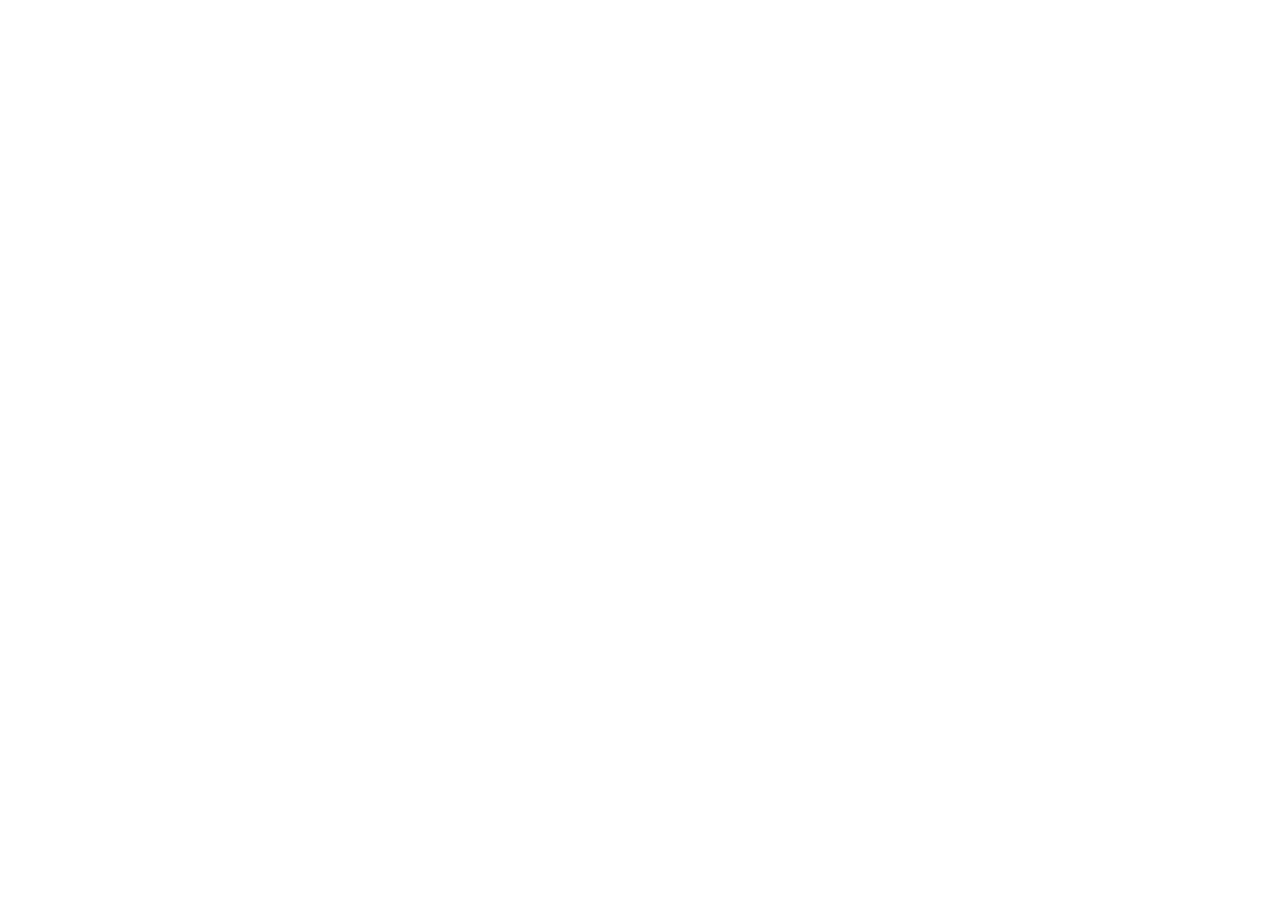
==== app/index.html @ 8e503474 "Estruturação do Projeto" ====
<!DOCTYPE html>
<html lang="pt-br">
    <head>
        <meta charset="UTF-8">
        <meta name="viewport" content="width=device-width, initial-scale=1.0">
        <title>Portfólio - João Pedro Alexandrino Brasil</title>
        <link rel="icon" type="image/png" href="../assets/favicon.ico"/>
    </head>
    <header>
        
    </header>
    <body>

    </body>
</html>
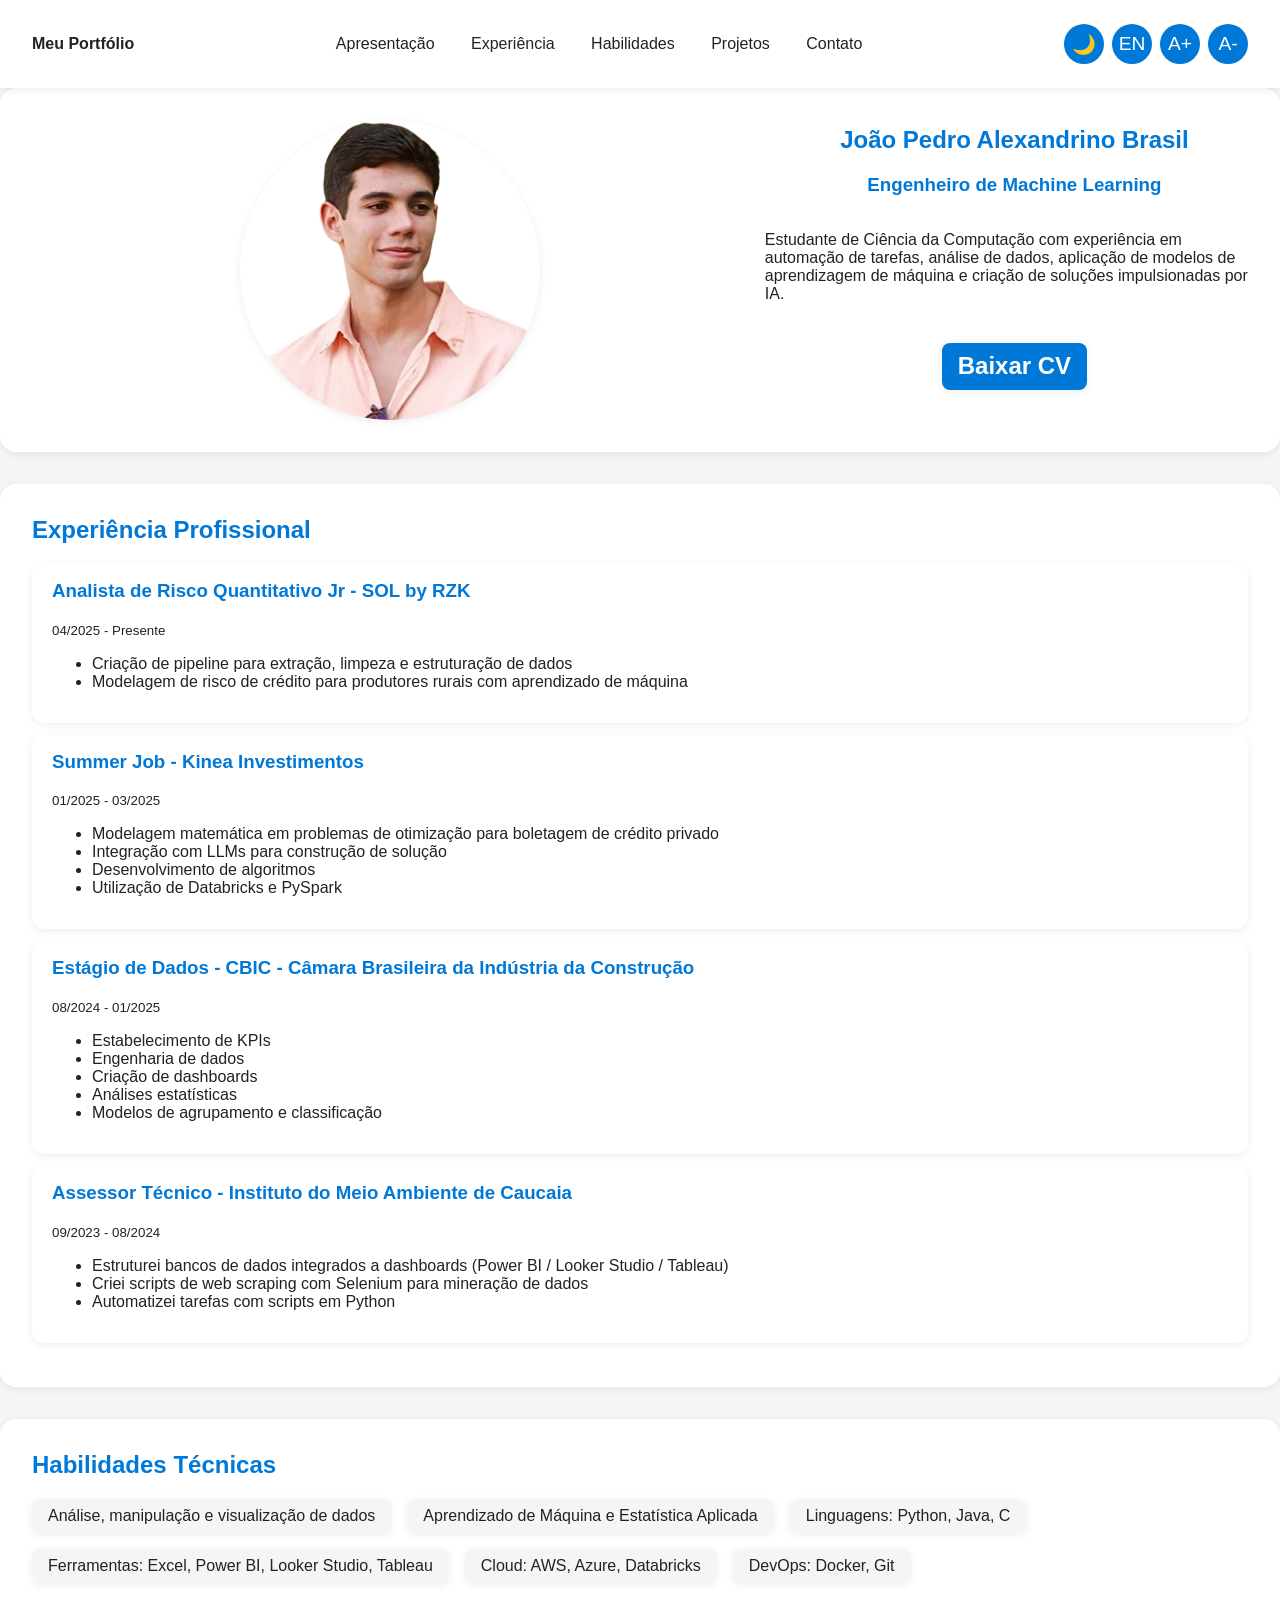
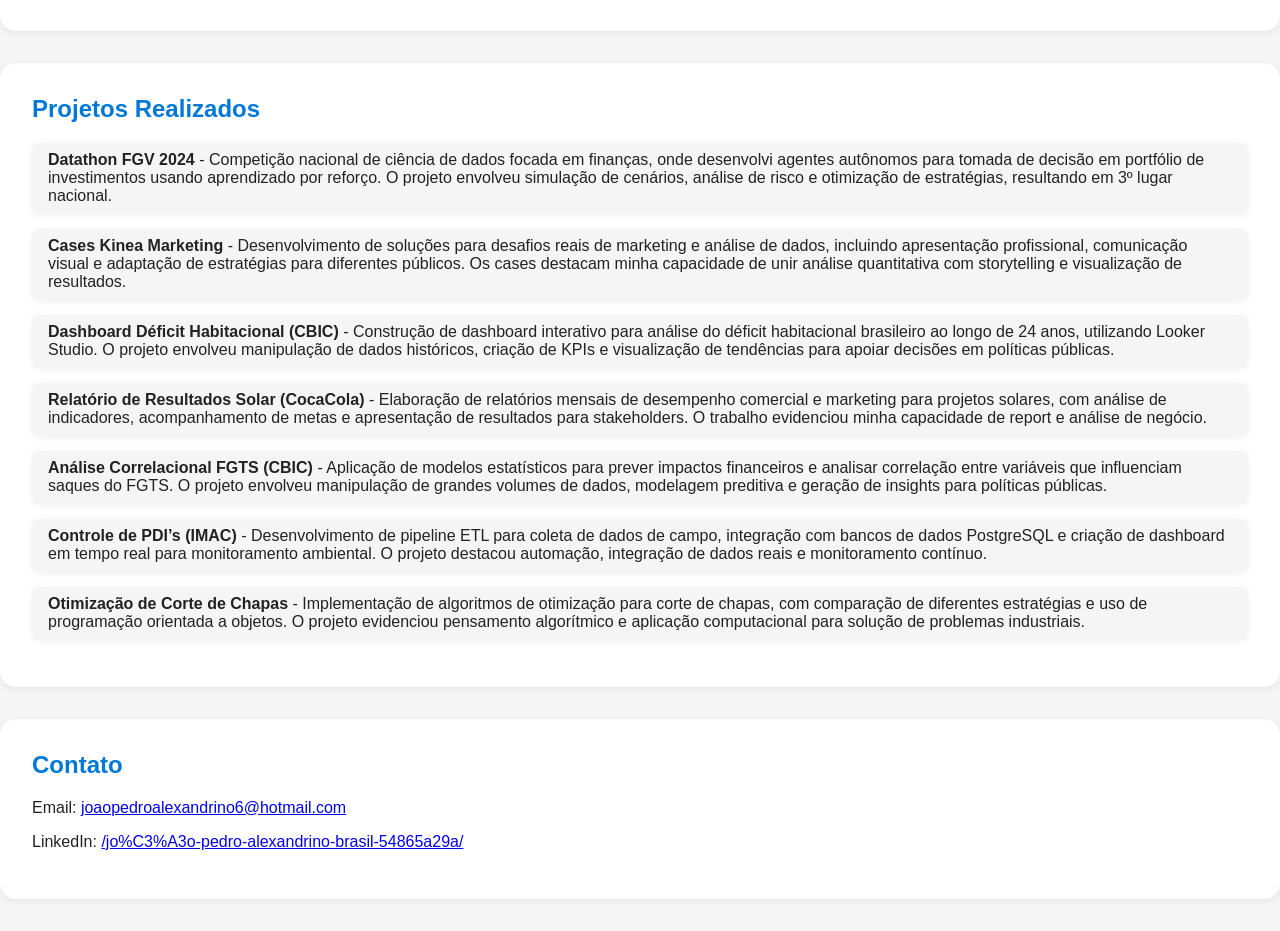
==== commit dc56d175: "." ====
--- a/app/index.html
+++ b/app/index.html
@@ -3,13 +3,59 @@
     <head>
         <meta charset="UTF-8">
         <meta name="viewport" content="width=device-width, initial-scale=1.0">
-        <title>Portfólio - João Pedro Alexandrino Brasil</title>
+        <title>Portfólio Profissional</title>
         <link rel="icon" type="image/png" href="../assets/favicon.ico"/>
+        <link rel="stylesheet" href="css/style.css">
     </head>
-    <header>
-        
-    </header>
     <body>
-
+        <header>
+            <div><strong data-i18n="header-title">Meu Portfólio</strong></div>
+            <nav>
+                <a href="#apresentacao" data-i18n="nav-apresentacao">Apresentação</a>
+                <a href="#experiencia" data-i18n="nav-experiencia">Experiência</a>
+                <a href="#habilidades" data-i18n="nav-habilidades">Habilidades</a>
+                <a href="#projetos" data-i18n="nav-projetos">Projetos</a>
+                <a href="#contato" data-i18n="nav-contato">Contato</a>
+            </nav>
+            <div style="display: flex; gap: 0.5rem; align-items: center;">
+                <button class="theme-toggle" id="toggle-theme" title="Alternar tema">🌙</button>
+                <button class="theme-toggle" id="toggle-lang" title="Switch language">EN</button>
+                <button class="theme-toggle" id="font-plus" title="Aumentar fonte" aria-label="Aumentar fonte">A+</button>
+                <button class="theme-toggle" id="font-minus" title="Reduzir fonte" aria-label="Reduzir fonte">A-</button>
+            </div>
+        </header>
+        <main>
+            <section id="apresentacao">
+                <div id="apresentacao-imagem">
+                    <img src="assets/perfil.png" alt="Foto de Perfil" width="300" height="300">
+                </div>
+                <div id="apresentacao-texto">
+                    <h1 id="profile-name">[Seu Nome]</h1>
+                    <h3 id="profile-title">Seu cargo</h3>
+                    <p id="profile-summary">Seu resumo profissional aparecerá aqui.</p>
+                    <p>
+                        <a id="cv-download" style="color:white" class="btn" href="assets/cv.pdf" download data-i18n="cv-download">Baixar CV</a>
+                    </p>
+                </div>
+            </section>
+            <section id="experiencia">
+                <h2 data-i18n="experiencia-titulo">Experiência Profissional</h2>
+                <div id="experience-list"></div>
+            </section>
+            <section id="habilidades">
+                <h2 data-i18n="habilidades-titulo">Habilidades Técnicas</h2>
+                <ul id="skills-list" class="skills-list"></ul>
+            </section>
+            <section id="projetos">
+                <h2 data-i18n="projetos-titulo">Projetos Realizados</h2>
+                <ul id="projects-list" class="projects-list"></ul>
+            </section>
+            <section id="contato">
+                <h2 data-i18n="contato-titulo">Contato</h2>
+                <p>Email: <a id="contact-email" href="#">email@example.com</a></p>
+                <p>LinkedIn: <a id="contact-linkedin" href="#" target="_blank">/usuario</a></p>
+            </section>
+        </main>
+        <script src="js/main.js"></script>
     </body>
 </html>
--- a/app/css/style.css
+++ b/app/css/style.css
@@ -0,0 +1,171 @@
+/* Estilos principais do portfólio */
+:root {
+    --bg: #f5f5f5;
+    --text: #222;
+    --accent: #0078d7;
+    --card: #fff;
+    --shadow: 0 2px 8px rgba(0,0,0,0.07);
+    --transition: 0.3s cubic-bezier(.4,0,.2,1);
+}
+body.dark-mode {
+    --bg: #181a1b;
+    --text: #f5f5f5;
+    --accent: #00bfff;
+    --card: #23272a;
+    --shadow: 0 2px 16px rgba(0,0,0,0.25);
+}
+html {
+    scroll-behavior: smooth;
+}
+body {
+    margin: 0;
+    font-family: 'Segoe UI', Arial, sans-serif;
+    background: var(--bg);
+    color: var(--text);
+    transition: background var(--transition), color var(--transition);
+}
+header {
+    display: flex;
+    justify-content: space-between;
+    align-items: center;
+    padding: 1.5rem 2rem;
+    background: var(--card);
+    box-shadow: var(--shadow);
+    position: sticky;
+    top: 0;
+    z-index: 10;
+    transition: background var(--transition);
+}
+nav a {
+    color: var(--text);
+    text-decoration: none;
+    margin: 0 1rem;
+    font-weight: 500;
+    position: relative;
+    transition: color var(--transition);
+}
+nav a::after {
+    content: '';
+    display: block;
+    width: 0;
+    height: 2px;
+    background: var(--accent);
+    transition: width 0.3s;
+    position: absolute;
+    left: 0;
+    bottom: -4px;
+}
+nav a:hover::after {
+    width: 100%;
+}
+.theme-toggle {
+    background: var(--accent);
+    color: #fff;
+    border: none;
+    border-radius: 50%;
+    width: 40px;
+    height: 40px;
+    cursor: pointer;
+    font-size: 1.2rem;
+    transition: background var(--transition), color var(--transition);
+    display: flex;
+    align-items: center;
+    justify-content: center;
+}
+main {
+    width:100%;
+    height:100%;
+    overflow-y: auto;
+    display: flex;
+    flex-direction: column;
+}
+section {
+    background: var(--card);
+    box-shadow: var(--shadow);
+    border-radius: 1rem;
+    margin-bottom: 2rem;
+    padding: 2rem;
+    animation: fadeInUp 0.8s;
+    transition: background var(--transition), color var(--transition);
+}
+@keyframes fadeInUp {
+    from { opacity: 0; transform: translateY(40px); }
+    to { opacity: 1; transform: translateY(0); }
+}
+h1, h2, h3 {
+    color: var(--accent);
+    margin-top: 0;
+}
+.skills-list, .projects-list {
+    display: flex;
+    flex-wrap: wrap;
+    gap: 1rem;
+    list-style: none;
+    padding: 0;
+}
+.skills-list li, .projects-list li {
+    background: var(--bg);
+    padding: 0.5rem 1rem;
+    border-radius: 0.5rem;
+    box-shadow: var(--shadow);
+    transition: background var(--transition);
+}
+@media (max-width: 700px) {
+    header, main {
+        padding: 1rem;
+    }
+    section {
+        padding: 1rem;
+    }
+}
+
+/* Botão padrão */
+.btn {
+    display: inline-block;
+    background: var(--accent);
+    color: #fff;
+    text-decoration: none;
+    padding: 0.6rem 1rem;
+    border-radius: 0.5rem;
+    box-shadow: var(--shadow);
+    transition: transform 0.1s ease, background var(--transition);
+}
+.btn:hover { transform: translateY(-1px); }
+.btn:active { transform: translateY(0); }
+
+/* Cartões de experiência (opcional) */
+.card.exp-card {
+    background: var(--card);
+    border-radius: 0.75rem;
+    box-shadow: var(--shadow);
+    padding: 1rem 1.25rem;
+    margin: 0.75rem 0;
+}
+
+#apresentacao {
+    display: flex;
+    flex-direction: row;
+    padding: 2rem 1rem ;
+}
+#apresentacao-texto {
+    display: flex;
+    flex-direction: column;
+    flex:0.4;
+    justify-content: center;
+    align-items: center;
+}
+#apresentacao-texto a {
+    font-size: 1.5rem;
+    margin: 0.5rem 0;
+    font-weight: 600;
+    color: var(--accent)
+}
+#apresentacao-imagem {
+    display: flex;
+    flex:0.6;
+    justify-content: center;
+}
+#apresentacao-imagem img {
+    border-radius: 50%;
+    box-shadow: var(--shadow);
+}
